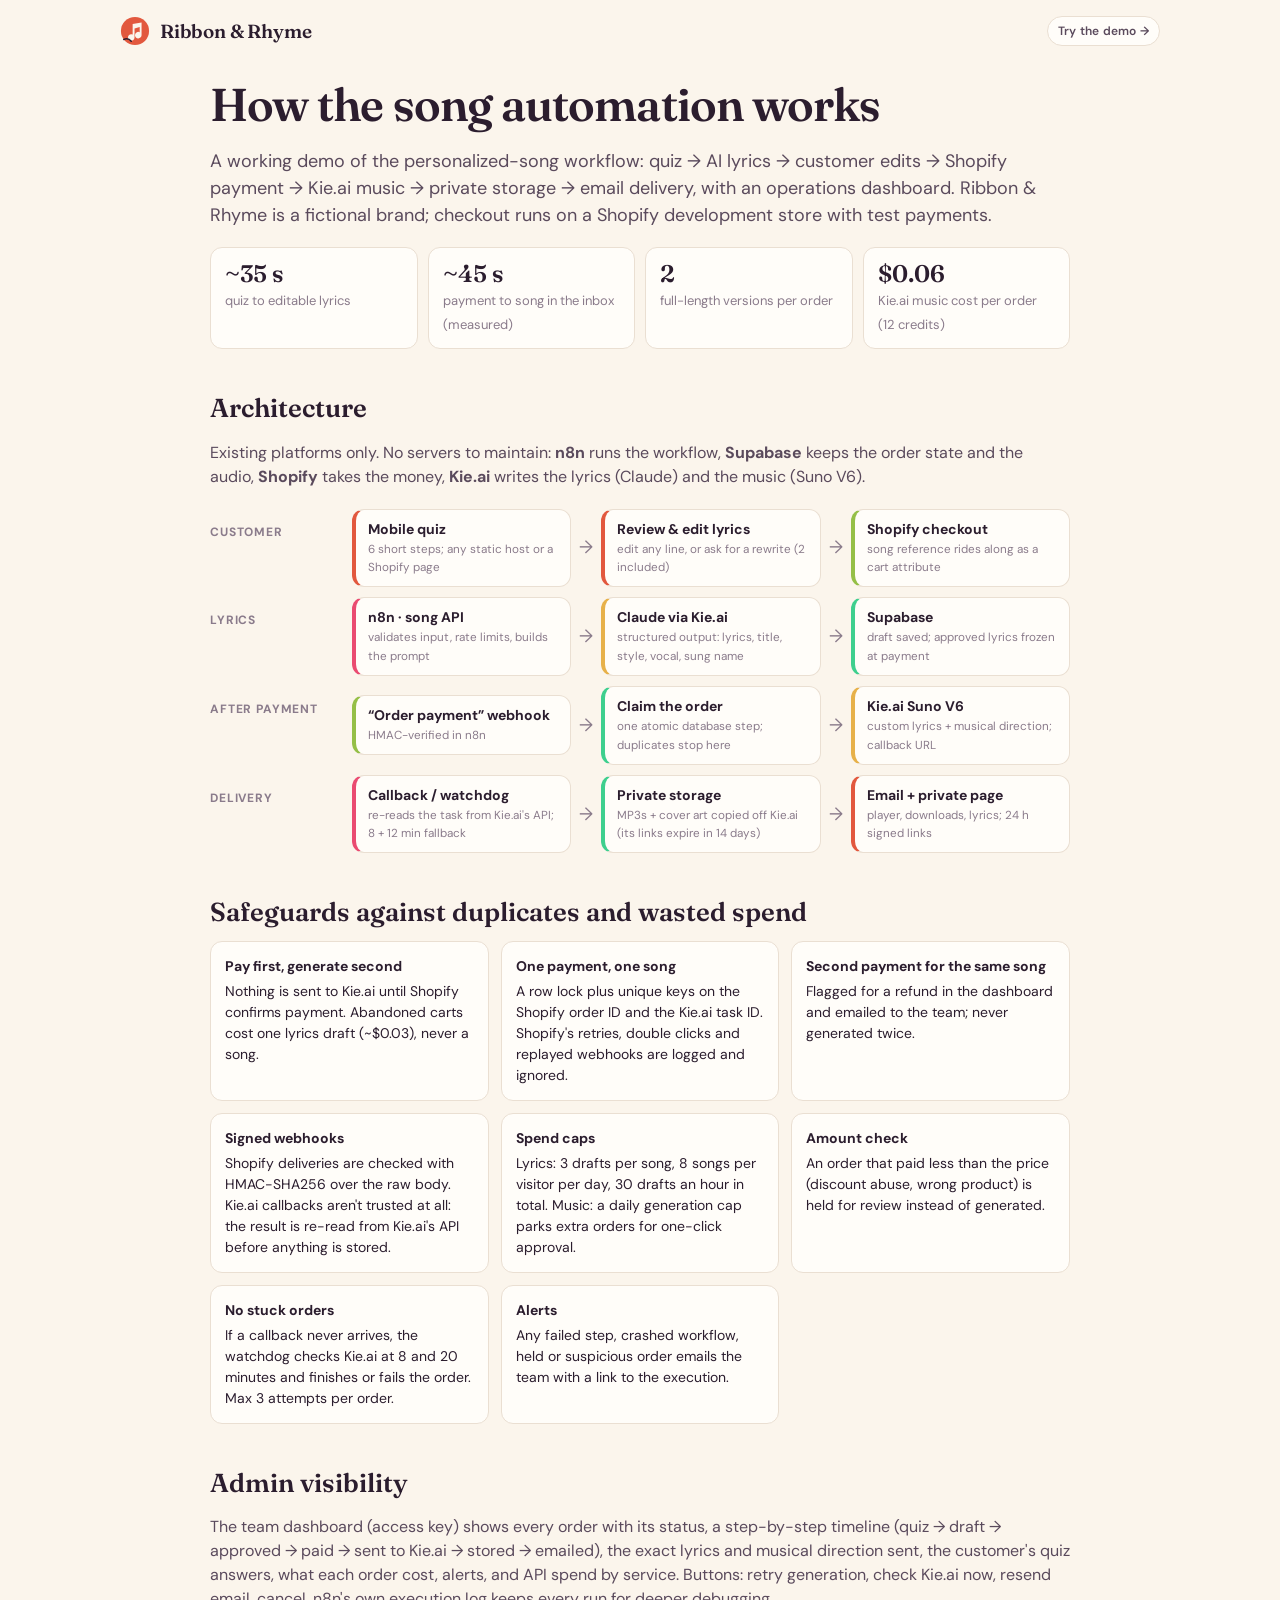
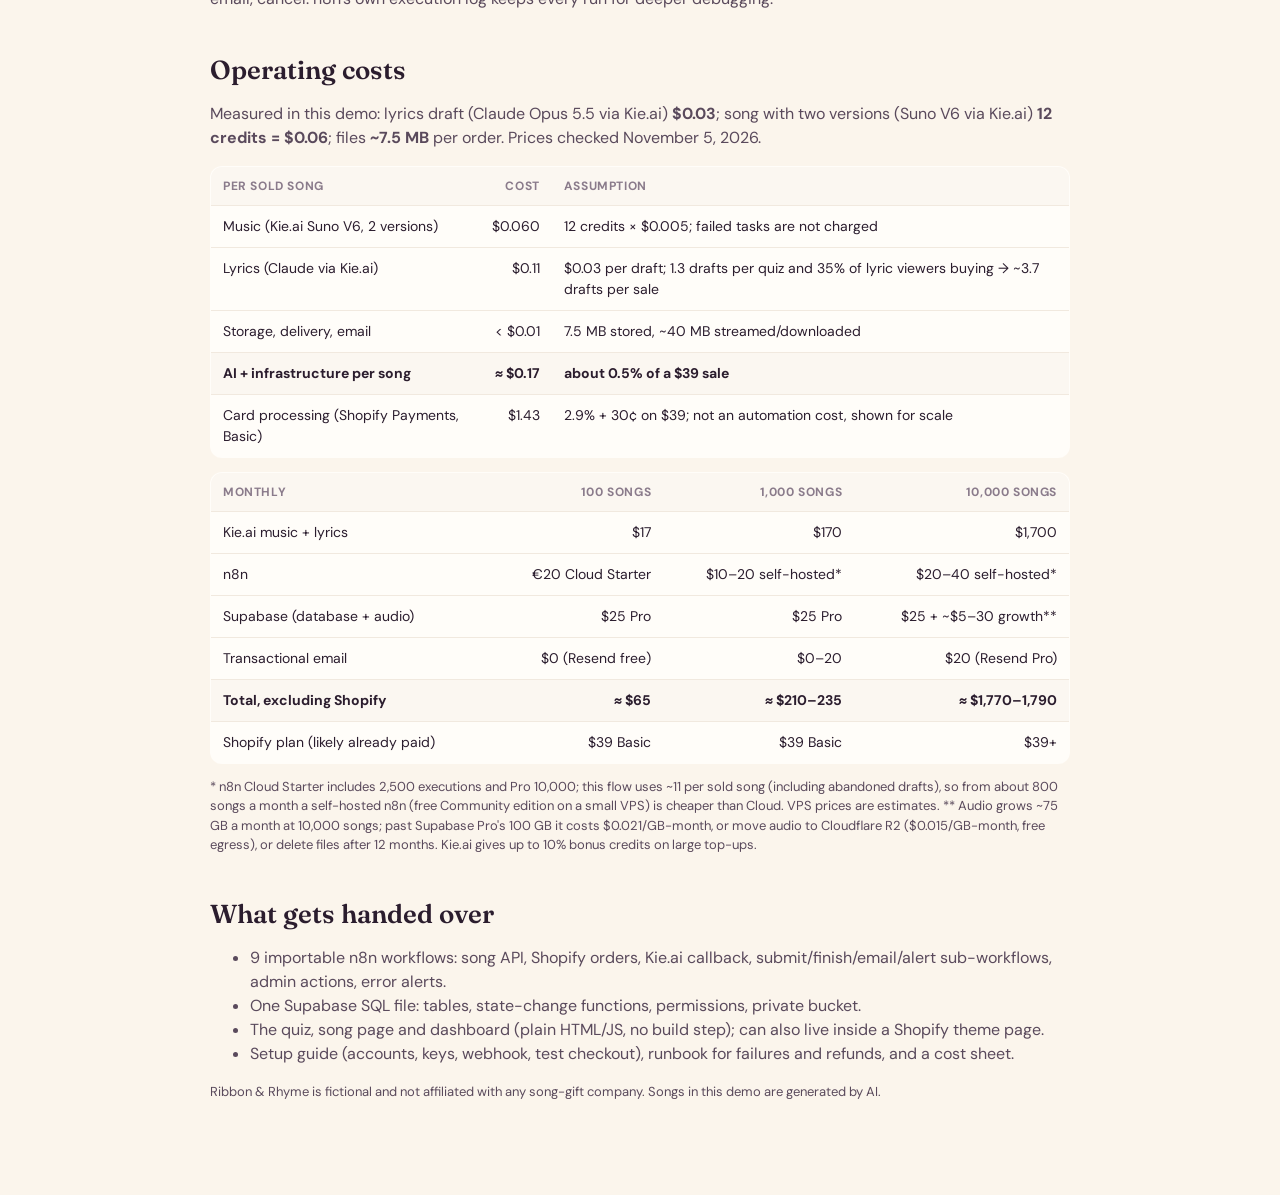
==== how-it-works.html @ e2adc09b "Ribbon & Rhyme: personalized song automation demo" ====
<!doctype html>
<html lang="en">
<head>
<meta charset="utf-8">
<meta name="viewport" content="width=device-width, initial-scale=1">
<meta name="robots" content="noindex">
<title>How it works · Personalized song automation demo</title>
<link rel="preconnect" href="https://fonts.googleapis.com"><link rel="preconnect" href="https://fonts.gstatic.com" crossorigin>
<link href="https://fonts.googleapis.com/css2?family=DM+Sans:opsz,wght@9..40,400;9..40,500;9..40,600;9..40,700&family=Fraunces:ital,opsz,wght@0,9..144,500;0,9..144,600;1,9..144,500&display=swap" rel="stylesheet">
<link rel="stylesheet" href="assets/site.css">
<link rel="icon" href="assets/mark.svg">
<style>
  .doc { max-width: 900px; margin: 0 auto; padding: 0 20px 80px; }
  .doc h1 { font: 600 clamp(32px, 6vw, 46px)/1.08 var(--serif); letter-spacing: -.02em; margin: 18px 0 10px; }
  .doc h2 { font: 600 26px/1.2 var(--serif); margin: 44px 0 12px; }
  .doc p, .doc li { color: var(--ink-2); }
  .lead { font-size: 18px; }
  .flow { display: grid; gap: 10px; margin: 20px 0; }
  .lane { display: grid; grid-template-columns: 130px 1fr; gap: 12px; align-items: stretch; }
  .lane .who { font-size: 12px; font-weight: 700; letter-spacing: .07em; text-transform: uppercase; color: var(--ink-3); padding-top: 14px; }
  .steps { display: flex; flex-wrap: wrap; gap: 8px; align-items: center; }
  .box { background: var(--paper); border: 1px solid var(--line); border-radius: 12px; padding: 10px 12px; font-size: 14px; line-height: 1.35; flex: 1 1 150px; }
  .box b { display: block; color: var(--ink); font-size: 14px; }
  .box small { color: var(--ink-3); }
  .box.n8n { border-left: 4px solid #ea4b71; } .box.sb { border-left: 4px solid #3ecf8e; } .box.shop { border-left: 4px solid #95bf47; }
  .box.kie { border-left: 4px solid var(--gold); } .box.cust { border-left: 4px solid var(--coral); }
  .arrow { color: var(--ink-3); font-size: 18px; }
  @media (max-width: 640px) { .lane { grid-template-columns: 1fr; } .lane .who { padding-top: 6px; } .arrow { display: none; } }
  table.t { border-collapse: collapse; width: 100%; font-size: 14px; background: var(--paper); border: 1px solid var(--line); border-radius: 12px; overflow: hidden; }
  table.t th, table.t td { padding: 10px 12px; border-bottom: 1px solid #f1e9df; text-align: left; vertical-align: top; }
  table.t th { font-size: 12px; text-transform: uppercase; letter-spacing: .05em; color: var(--ink-3); background: #fbf7f1; }
  table.t td.n, table.t th.n { text-align: right; font-variant-numeric: tabular-nums; white-space: nowrap; }
  table.t tr.total td { font-weight: 700; color: var(--ink); background: #fbf7f1; }
  .scroll { overflow-x: auto; }
  .grid { display: grid; grid-template-columns: repeat(auto-fit, minmax(240px, 1fr)); gap: 12px; }
  .g { background: var(--paper); border: 1px solid var(--line); border-radius: 12px; padding: 14px; font-size: 14px; }
  .g b { color: var(--ink); display: block; margin-bottom: 4px; }
  .note { font-size: 13px; color: var(--ink-3); }
  .stat { display: grid; grid-template-columns: repeat(auto-fit, minmax(150px, 1fr)); gap: 10px; margin: 16px 0; }
  .stat div { background: var(--paper); border: 1px solid var(--line); border-radius: 12px; padding: 12px 14px; }
  .stat b { display: block; font: 600 24px/1.2 var(--serif); color: var(--ink); }
  .stat span { font-size: 13px; color: var(--ink-3); }
  code { font: 13px ui-monospace, Menlo, monospace; background: #f3ece3; padding: 1px 5px; border-radius: 5px; }
</style>
</head>
<body>
<header class="top">
  <a class="brand" href="./"><img src="assets/mark.svg" alt="" width="30" height="30">Ribbon &amp; Rhyme</a>
  <a class="demo-pill" href="./" style="text-decoration:none">Try the demo →</a>
</header>
<main class="doc">
  <h1>How the song automation works</h1>
  <p class="lead">A working demo of the personalized-song workflow: quiz → AI lyrics → customer edits → Shopify payment → Kie.ai music → private storage → email delivery, with an operations dashboard. Ribbon &amp; Rhyme is a fictional brand; checkout runs on a Shopify development store with test payments.</p>

  <div class="stat">
    <div><b>~35 s</b><span>quiz to editable lyrics</span></div>
    <div><b>~45 s</b><span>payment to song in the inbox (measured)</span></div>
    <div><b>2</b><span>full-length versions per order</span></div>
    <div><b>$0.06</b><span>Kie.ai music cost per order (12 credits)</span></div>
  </div>

  <h2>Architecture</h2>
  <p>Existing platforms only. No servers to maintain: <b>n8n</b> runs the workflow, <b>Supabase</b> keeps the order state and the audio, <b>Shopify</b> takes the money, <b>Kie.ai</b> writes the lyrics (Claude) and the music (Suno V6).</p>
  <div class="flow">
    <div class="lane"><div class="who">Customer</div><div class="steps">
      <div class="box cust"><b>Mobile quiz</b><small>6 short steps; any static host or a Shopify page</small></div><span class="arrow">→</span>
      <div class="box cust"><b>Review &amp; edit lyrics</b><small>edit any line, or ask for a rewrite (2 included)</small></div><span class="arrow">→</span>
      <div class="box shop"><b>Shopify checkout</b><small>song reference rides along as a cart attribute</small></div></div></div>
    <div class="lane"><div class="who">Lyrics</div><div class="steps">
      <div class="box n8n"><b>n8n · song API</b><small>validates input, rate limits, builds the prompt</small></div><span class="arrow">→</span>
      <div class="box kie"><b>Claude via Kie.ai</b><small>structured output: lyrics, title, style, vocal, sung name</small></div><span class="arrow">→</span>
      <div class="box sb"><b>Supabase</b><small>draft saved; approved lyrics frozen at payment</small></div></div></div>
    <div class="lane"><div class="who">After payment</div><div class="steps">
      <div class="box shop"><b>“Order payment” webhook</b><small>HMAC-verified in n8n</small></div><span class="arrow">→</span>
      <div class="box sb"><b>Claim the order</b><small>one atomic database step; duplicates stop here</small></div><span class="arrow">→</span>
      <div class="box kie"><b>Kie.ai Suno V6</b><small>custom lyrics + musical direction; callback URL</small></div></div></div>
    <div class="lane"><div class="who">Delivery</div><div class="steps">
      <div class="box n8n"><b>Callback / watchdog</b><small>re-reads the task from Kie.ai's API; 8 + 12 min fallback</small></div><span class="arrow">→</span>
      <div class="box sb"><b>Private storage</b><small>MP3s + cover art copied off Kie.ai (its links expire in 14 days)</small></div><span class="arrow">→</span>
      <div class="box cust"><b>Email + private page</b><small>player, downloads, lyrics; 24 h signed links</small></div></div></div>
  </div>

  <h2>Safeguards against duplicates and wasted spend</h2>
  <div class="grid">
    <div class="g"><b>Pay first, generate second</b>Nothing is sent to Kie.ai until Shopify confirms payment. Abandoned carts cost one lyrics draft (~$0.03), never a song.</div>
    <div class="g"><b>One payment, one song</b>A row lock plus unique keys on the Shopify order ID and the Kie.ai task ID. Shopify's retries, double clicks and replayed webhooks are logged and ignored.</div>
    <div class="g"><b>Second payment for the same song</b>Flagged for a refund in the dashboard and emailed to the team; never generated twice.</div>
    <div class="g"><b>Signed webhooks</b>Shopify deliveries are checked with HMAC-SHA256 over the raw body. Kie.ai callbacks aren't trusted at all: the result is re-read from Kie.ai's API before anything is stored.</div>
    <div class="g"><b>Spend caps</b>Lyrics: 3 drafts per song, 8 songs per visitor per day, 30 drafts an hour in total. Music: a daily generation cap parks extra orders for one-click approval.</div>
    <div class="g"><b>Amount check</b>An order that paid less than the price (discount abuse, wrong product) is held for review instead of generated.</div>
    <div class="g"><b>No stuck orders</b>If a callback never arrives, the watchdog checks Kie.ai at 8 and 20 minutes and finishes or fails the order. Max 3 attempts per order.</div>
    <div class="g"><b>Alerts</b>Any failed step, crashed workflow, held or suspicious order emails the team with a link to the execution.</div>
  </div>

  <h2>Admin visibility</h2>
  <p>The team dashboard (access key) shows every order with its status, a step-by-step timeline (quiz → draft → approved → paid → sent to Kie.ai → stored → emailed), the exact lyrics and musical direction sent, the customer's quiz answers, what each order cost, alerts, and API spend by service. Buttons: retry generation, check Kie.ai now, resend email, cancel. n8n's own execution log keeps every run for deeper debugging.</p>

  <h2>Operating costs</h2>
  <p>Measured in this demo: lyrics draft (Claude Opus 5.5 via Kie.ai) <b>$0.03</b>; song with two versions (Suno V6 via Kie.ai) <b>12 credits = $0.06</b>; files <b>~7.5 MB</b> per order. Prices checked November 5, 2026.</p>
  <div class="scroll"><table class="t">
    <thead><tr><th>Per sold song</th><th class="n">Cost</th><th>Assumption</th></tr></thead>
    <tbody>
      <tr><td>Music (Kie.ai Suno V6, 2 versions)</td><td class="n">$0.060</td><td>12 credits × $0.005; failed tasks are not charged</td></tr>
      <tr><td>Lyrics (Claude via Kie.ai)</td><td class="n">$0.11</td><td>$0.03 per draft; 1.3 drafts per quiz and 35% of lyric viewers buying → ~3.7 drafts per sale</td></tr>
      <tr><td>Storage, delivery, email</td><td class="n">&lt; $0.01</td><td>7.5 MB stored, ~40 MB streamed/downloaded</td></tr>
      <tr class="total"><td>AI + infrastructure per song</td><td class="n">≈ $0.17</td><td>about 0.5% of a $39 sale</td></tr>
      <tr><td>Card processing (Shopify Payments, Basic)</td><td class="n">$1.43</td><td>2.9% + 30¢ on $39; not an automation cost, shown for scale</td></tr>
    </tbody></table></div>
  <div class="scroll" style="margin-top:14px"><table class="t">
    <thead><tr><th>Monthly</th><th class="n">100 songs</th><th class="n">1,000 songs</th><th class="n">10,000 songs</th></tr></thead>
    <tbody>
      <tr><td>Kie.ai music + lyrics</td><td class="n">$17</td><td class="n">$170</td><td class="n">$1,700</td></tr>
      <tr><td>n8n</td><td class="n">€20 Cloud Starter</td><td class="n">$10–20 self-hosted*</td><td class="n">$20–40 self-hosted*</td></tr>
      <tr><td>Supabase (database + audio)</td><td class="n">$25 Pro</td><td class="n">$25 Pro</td><td class="n">$25 + ~$5–30 growth**</td></tr>
      <tr><td>Transactional email</td><td class="n">$0 (Resend free)</td><td class="n">$0–20</td><td class="n">$20 (Resend Pro)</td></tr>
      <tr class="total"><td>Total, excluding Shopify</td><td class="n">≈ $65</td><td class="n">≈ $210–235</td><td class="n">≈ $1,770–1,790</td></tr>
      <tr><td>Shopify plan (likely already paid)</td><td class="n">$39 Basic</td><td class="n">$39 Basic</td><td class="n">$39+</td></tr>
    </tbody></table></div>
  <p class="note">* n8n Cloud Starter includes 2,500 executions and Pro 10,000; this flow uses ~11 per sold song (including abandoned drafts), so from about 800 songs a month a self-hosted n8n (free Community edition on a small VPS) is cheaper than Cloud. VPS prices are estimates. ** Audio grows ~75 GB a month at 10,000 songs; past Supabase Pro's 100 GB it costs $0.021/GB-month, or move audio to Cloudflare R2 ($0.015/GB-month, free egress), or delete files after 12 months. Kie.ai gives up to 10% bonus credits on large top-ups.</p>

  <h2>What gets handed over</h2>
  <ul>
    <li>9 importable n8n workflows: song API, Shopify orders, Kie.ai callback, submit/finish/email/alert sub-workflows, admin actions, error alerts.</li>
    <li>One Supabase SQL file: tables, state-change functions, permissions, private bucket.</li>
    <li>The quiz, song page and dashboard (plain HTML/JS, no build step); can also live inside a Shopify theme page.</li>
    <li>Setup guide (accounts, keys, webhook, test checkout), runbook for failures and refunds, and a cost sheet.</li>
  </ul>
  <p class="note">Ribbon &amp; Rhyme is fictional and not affiliated with any song-gift company. Songs in this demo are generated by AI.</p>
</main>
</body>
</html>
---- assets/site.css ----
:root {
  --cream: #fbf5ec;
  --paper: #fffdf9;
  --ink: #2b1d2e;
  --ink-2: #5a4a5c;
  --ink-3: #8a7b8b;
  --line: #eadfd2;
  --coral: #e2583e;
  --coral-2: #c9452d;
  --blush: #f8e3da;
  --gold: #e7b14a;
  --sage: #5f8a6e;
  --sage-bg: #e6f0e8;
  --red: #b3372a;
  --red-bg: #fbe5e1;
  --radius: 18px;
  --shadow: 0 1px 2px rgba(43, 29, 46, .06), 0 8px 24px rgba(43, 29, 46, .07);
  --serif: "Fraunces", Georgia, serif;
  --sans: "DM Sans", system-ui, -apple-system, "Segoe UI", sans-serif;
}
* { box-sizing: border-box; }
html { -webkit-text-size-adjust: 100%; }
body { margin: 0; background: var(--cream); color: var(--ink); font: 16px/1.5 var(--sans); }
a { color: inherit; }
button, input, textarea { font: inherit; color: inherit; }
.wrap { max-width: 640px; margin: 0 auto; padding: 0 20px; }
.wide { max-width: 1080px; margin: 0 auto; padding: 0 20px; }

/* top bar */
.top { display: flex; align-items: center; justify-content: space-between; padding: 16px 20px; max-width: 1080px; margin: 0 auto; }
.brand { display: flex; align-items: center; gap: 10px; font: 600 19px/1 var(--serif); letter-spacing: -.01em; text-decoration: none; }
.brand svg { width: 30px; height: 30px; }
.demo-pill { font-size: 12px; font-weight: 600; letter-spacing: .02em; color: var(--ink-2); background: var(--paper); border: 1px solid var(--line); border-radius: 99px; padding: 5px 10px; }

/* hero */
.hero { text-align: center; padding-top: 28px; padding-bottom: 8px; }
.hero h1 { font: 600 clamp(38px, 9vw, 64px)/1.02 var(--serif); letter-spacing: -.025em; margin: 0 0 14px; }
.hero h1 em { color: var(--coral); font-style: italic; font-weight: 500; }
.hero p { color: var(--ink-2); font-size: 18px; margin: 0 auto 26px; max-width: 30em; }
.hero .meta { display: flex; gap: 18px; justify-content: center; flex-wrap: wrap; color: var(--ink-3); font-size: 14px; margin-top: 18px; }
.hero .meta span::before { content: "♪"; color: var(--coral); margin-right: 6px; }

.btn { appearance: none; border: 0; cursor: pointer; border-radius: 99px; padding: 15px 26px; font-weight: 600; font-size: 16px;
  background: var(--ink); color: var(--cream); transition: transform .12s ease, background .2s ease, opacity .2s; display: inline-flex; align-items: center; justify-content: center; gap: 8px; text-decoration: none; }
.btn:hover { background: #3d2a41; }
.btn:active { transform: scale(.98); }
.btn[disabled] { opacity: .45; cursor: not-allowed; }
.btn.coral { background: var(--coral); color: #fff; }
.btn.coral:hover { background: var(--coral-2); }
.btn.ghost { background: transparent; color: var(--ink); border: 1.5px solid var(--line); }
.btn.ghost:hover { background: var(--paper); }
.btn.small { padding: 9px 16px; font-size: 14px; }
.btn.block { width: 100%; }
.linkbtn { background: none; border: 0; padding: 0; color: var(--ink-2); text-decoration: underline; text-underline-offset: 3px; cursor: pointer; font-size: 15px; }

/* quiz */
.quiz { padding-top: 8px; padding-bottom: 130px; }
.progress { display: flex; align-items: center; gap: 12px; margin: 6px 0 22px; }
.progress .bar { flex: 1; height: 6px; background: var(--line); border-radius: 9px; overflow: hidden; }
.progress .bar i { display: block; height: 100%; width: 0; background: var(--coral); border-radius: 9px; transition: width .35s ease; }
.progress .lbl { font-size: 13px; color: var(--ink-3); font-weight: 600; white-space: nowrap; }
.step { display: none; animation: rise .35s ease both; }
.step.on { display: block; }
@keyframes rise { from { opacity: 0; transform: translateY(8px); } to { opacity: 1; transform: none; } }
.step h2 { font: 600 clamp(28px, 7vw, 38px)/1.1 var(--serif); letter-spacing: -.02em; margin: 0 0 8px; }
.step .sub { color: var(--ink-2); margin: 0 0 22px; }
.field { margin: 0 0 20px; }
.field > label, .field > .q { display: block; font-weight: 600; margin: 0 0 8px; }
.field .hint { font-weight: 400; color: var(--ink-3); font-size: 14px; }
.input, .textarea { width: 100%; background: var(--paper); border: 1.5px solid var(--line); border-radius: 14px; padding: 14px 16px; font-size: 16px; outline: none; transition: border-color .15s, box-shadow .15s; }
.input:focus, .textarea:focus { border-color: var(--ink-2); box-shadow: 0 0 0 4px rgba(226, 88, 62, .12); }
.textarea { min-height: 96px; resize: vertical; line-height: 1.45; }
.count { text-align: right; font-size: 12px; color: var(--ink-3); margin-top: 4px; }
.chips { display: flex; flex-wrap: wrap; gap: 8px; }
.chip { appearance: none; border: 1.5px solid var(--line); background: var(--paper); border-radius: 99px; padding: 10px 16px; cursor: pointer; font-size: 15px; font-weight: 500; transition: all .15s; }
.chip:hover { border-color: var(--ink-3); }
.chip.on { background: var(--ink); border-color: var(--ink); color: var(--cream); }
.tiles { display: grid; grid-template-columns: repeat(2, 1fr); gap: 10px; }
@media (min-width: 560px) { .tiles { grid-template-columns: repeat(3, 1fr); } }
.tile { appearance: none; text-align: left; border: 1.5px solid var(--line); background: var(--paper); border-radius: 16px; padding: 14px; cursor: pointer; transition: all .15s; display: flex; flex-direction: column; gap: 8px; min-height: 92px; }
.tile:hover { border-color: var(--ink-3); }
.tile.on { border-color: var(--coral); box-shadow: 0 0 0 3px rgba(226, 88, 62, .18); }
.tile svg { width: 26px; height: 26px; color: var(--coral); }
.tile b { font-weight: 600; font-size: 15px; }
.check { display: flex; gap: 10px; align-items: flex-start; font-size: 14px; color: var(--ink-2); }
.check input { margin-top: 3px; width: 18px; height: 18px; accent-color: var(--coral); }
.err { color: var(--red); font-size: 14px; min-height: 20px; margin: 4px 0 0; }

.actions { position: fixed; left: 0; right: 0; bottom: 0; background: linear-gradient(to top, var(--cream) 70%, rgba(251, 245, 236, 0)); padding: 18px 20px calc(18px + env(safe-area-inset-bottom)); z-index: 5; }
.actions .wrap { display: flex; gap: 10px; padding: 0; }
.actions .btn { flex: 1; }
.actions .btn.ghost { flex: 0 0 auto; }

/* loading */
.writing { text-align: center; padding: 60px 0; }
.wave { display: flex; gap: 6px; justify-content: center; align-items: center; height: 70px; margin-bottom: 26px; }
.wave i { width: 7px; border-radius: 9px; background: var(--coral); animation: wave 1.1s ease-in-out infinite; }
.wave i:nth-child(2n) { background: var(--gold); }
@keyframes wave { 0%, 100% { height: 14px; } 50% { height: 64px; } }
.writing h2 { font: 600 30px/1.15 var(--serif); margin: 0 0 10px; }
.writing p { color: var(--ink-2); min-height: 24px; transition: opacity .3s; }

/* lyrics review */
.card { background: var(--paper); border: 1px solid var(--line); border-radius: var(--radius); box-shadow: var(--shadow); padding: 20px; }
@media (max-width: 420px) { .card { padding: 16px; } }
.title-input { font: 600 26px/1.15 var(--serif); border: 0; border-bottom: 1.5px dashed var(--line); background: transparent; width: 100%; padding: 4px 0 8px; outline: none; letter-spacing: -.01em; }
.title-input:focus { border-bottom-color: var(--coral); }
.sound { display: flex; gap: 10px; align-items: flex-start; background: var(--blush); border-radius: 14px; padding: 12px 14px; font-size: 14px; color: var(--ink-2); margin: 14px 0 6px; }
.sound b { color: var(--ink); }
.section { margin: 18px 0 0; }
.section .tag { display: inline-block; font-size: 12px; font-weight: 700; letter-spacing: .08em; text-transform: uppercase; color: var(--coral); margin-bottom: 6px; }
.section textarea { width: calc(100% + 16px); border: 1.5px solid transparent; background: transparent; border-radius: 10px; padding: 6px 8px; margin: 0 -8px; font: 16px/1.55 var(--serif); resize: none; overflow: hidden; outline: none; transition: background .15s, border-color .15s; }
.section textarea:hover { background: #fbf6ef; }
.section textarea:focus { background: #fff; border-color: var(--line); }
.edited-note { font-size: 13px; color: var(--sage); font-weight: 600; min-height: 18px; }
.rewrite { margin-top: 16px; border-top: 1px solid var(--line); padding-top: 16px; }
.rewrite summary { cursor: pointer; font-weight: 600; list-style: none; display: flex; justify-content: space-between; align-items: center; }
.rewrite summary::-webkit-details-marker { display: none; }
.rewrite summary span { font-weight: 500; color: var(--ink-3); font-size: 14px; }
.price { margin-top: 18px; display: grid; gap: 14px; }
.price .amt { font: 600 34px/1 var(--serif); }
.price ul { list-style: none; margin: 0; padding: 0; display: grid; gap: 6px; color: var(--ink-2); font-size: 15px; }
.price li::before { content: "✓"; color: var(--sage); font-weight: 700; margin-right: 8px; }
.lock-note { font-size: 13px; color: var(--ink-3); text-align: center; margin: 10px 0 0; }

.banner { background: var(--paper); border: 1px solid var(--line); border-radius: 14px; padding: 12px 14px; display: flex; gap: 12px; align-items: center; justify-content: space-between; margin: 10px 0 0; font-size: 15px; }

/* song page */
.status-steps { list-style: none; margin: 24px 0; padding: 0; display: grid; gap: 4px; }
.status-steps li { display: flex; gap: 14px; align-items: center; padding: 10px 0; color: var(--ink-3); }
.status-steps li .dot { width: 28px; height: 28px; border-radius: 50%; border: 2px solid var(--line); display: grid; place-items: center; flex: 0 0 auto; font-size: 13px; background: var(--paper); }
.status-steps li.done { color: var(--ink); }
.status-steps li.done .dot { background: var(--sage); border-color: var(--sage); color: #fff; }
.status-steps li.now { color: var(--ink); font-weight: 600; }
.status-steps li.now .dot { border-color: var(--coral); }
.status-steps li.now .dot::after { content: ""; width: 10px; height: 10px; border-radius: 50%; background: var(--coral); animation: pulse 1.2s ease-in-out infinite; }
@keyframes pulse { 50% { transform: scale(.5); opacity: .4; } }
.player { display: grid; grid-template-columns: 96px 1fr; gap: 16px; align-items: center; }
.player img { width: 96px; height: 96px; border-radius: 14px; object-fit: cover; background: var(--blush); }
.player audio { width: 100%; margin: 8px 0 6px; }
.player .v { font-size: 12px; font-weight: 700; letter-spacing: .08em; text-transform: uppercase; color: var(--coral); }
.player h3 { margin: 2px 0 0; font: 600 20px/1.2 var(--serif); }
.player .dl { font-size: 14px; }
.lyrics-view { white-space: pre-wrap; font: 17px/1.65 var(--serif); color: var(--ink-2); }
.lyrics-view .tag { font: 700 12px/1 var(--sans); letter-spacing: .08em; text-transform: uppercase; color: var(--coral); display: block; margin: 18px 0 4px; }

.foot { color: var(--ink-3); font-size: 13px; text-align: center; padding: 40px 20px 60px; }
.hidden { display: none !important; }

/* landing extras */
.sample { text-align: left; margin: 30px 0 0; }
.sample .muted-s { font-size: 13px; color: var(--ink-3); }
.sample audio { width: 100%; margin-top: 8px; }
.sample-story { margin-top: 12px; font-size: 14px; color: var(--ink-2); }
.sample-story summary { cursor: pointer; font-weight: 600; color: var(--ink); }
.sample-story p { margin: 8px 0 0; font-style: italic; }
.how { list-style: none; counter-reset: how; padding: 0; margin: 28px 0 10px; display: grid; gap: 14px; text-align: left; }
@media (min-width: 640px) { .how { grid-template-columns: repeat(3, 1fr); } }
.how li { counter-increment: how; display: grid; gap: 4px; padding-left: 44px; position: relative; font-size: 15px; color: var(--ink-2); }
.how li::before { content: counter(how); position: absolute; left: 0; top: 0; width: 32px; height: 32px; border-radius: 50%; background: var(--blush); color: var(--coral); font: 600 16px/32px var(--serif); text-align: center; }
.how b { color: var(--ink); font-size: 16px; }
.hero .meta { gap: 8px 18px; }
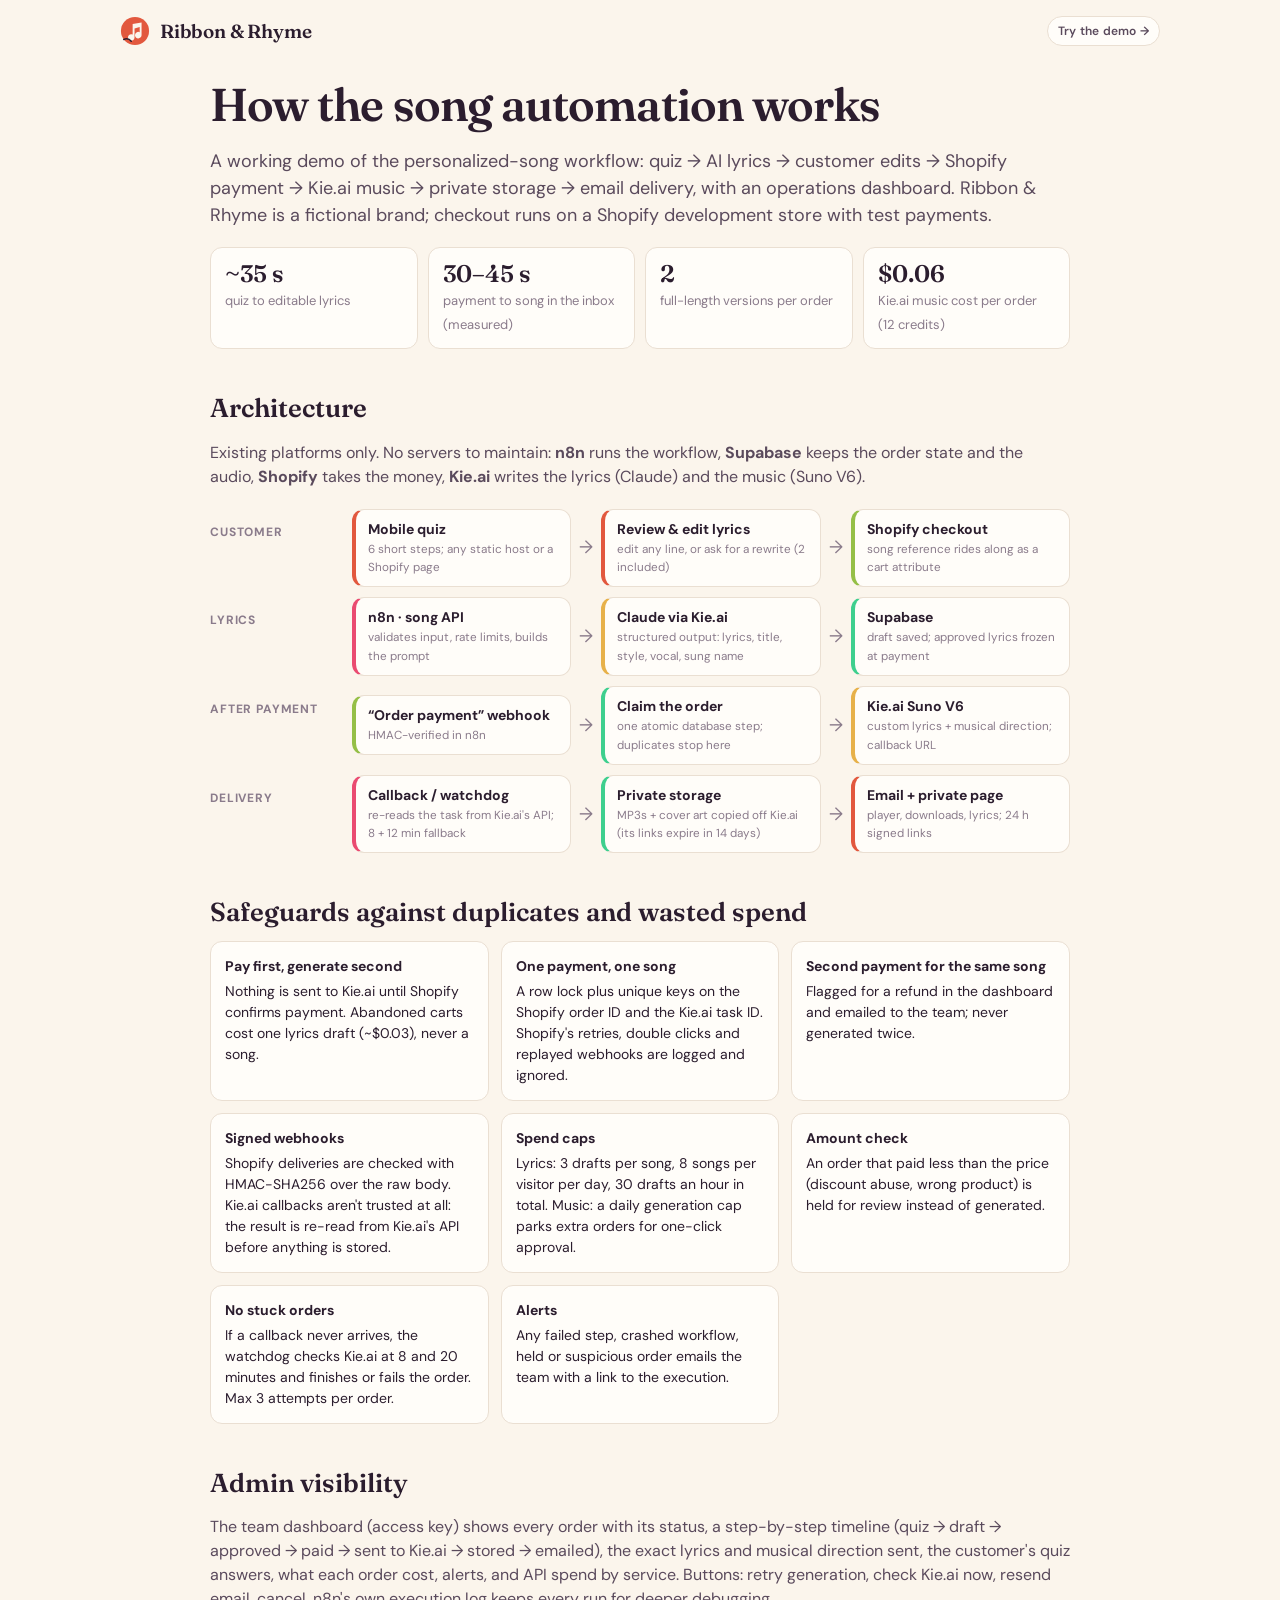
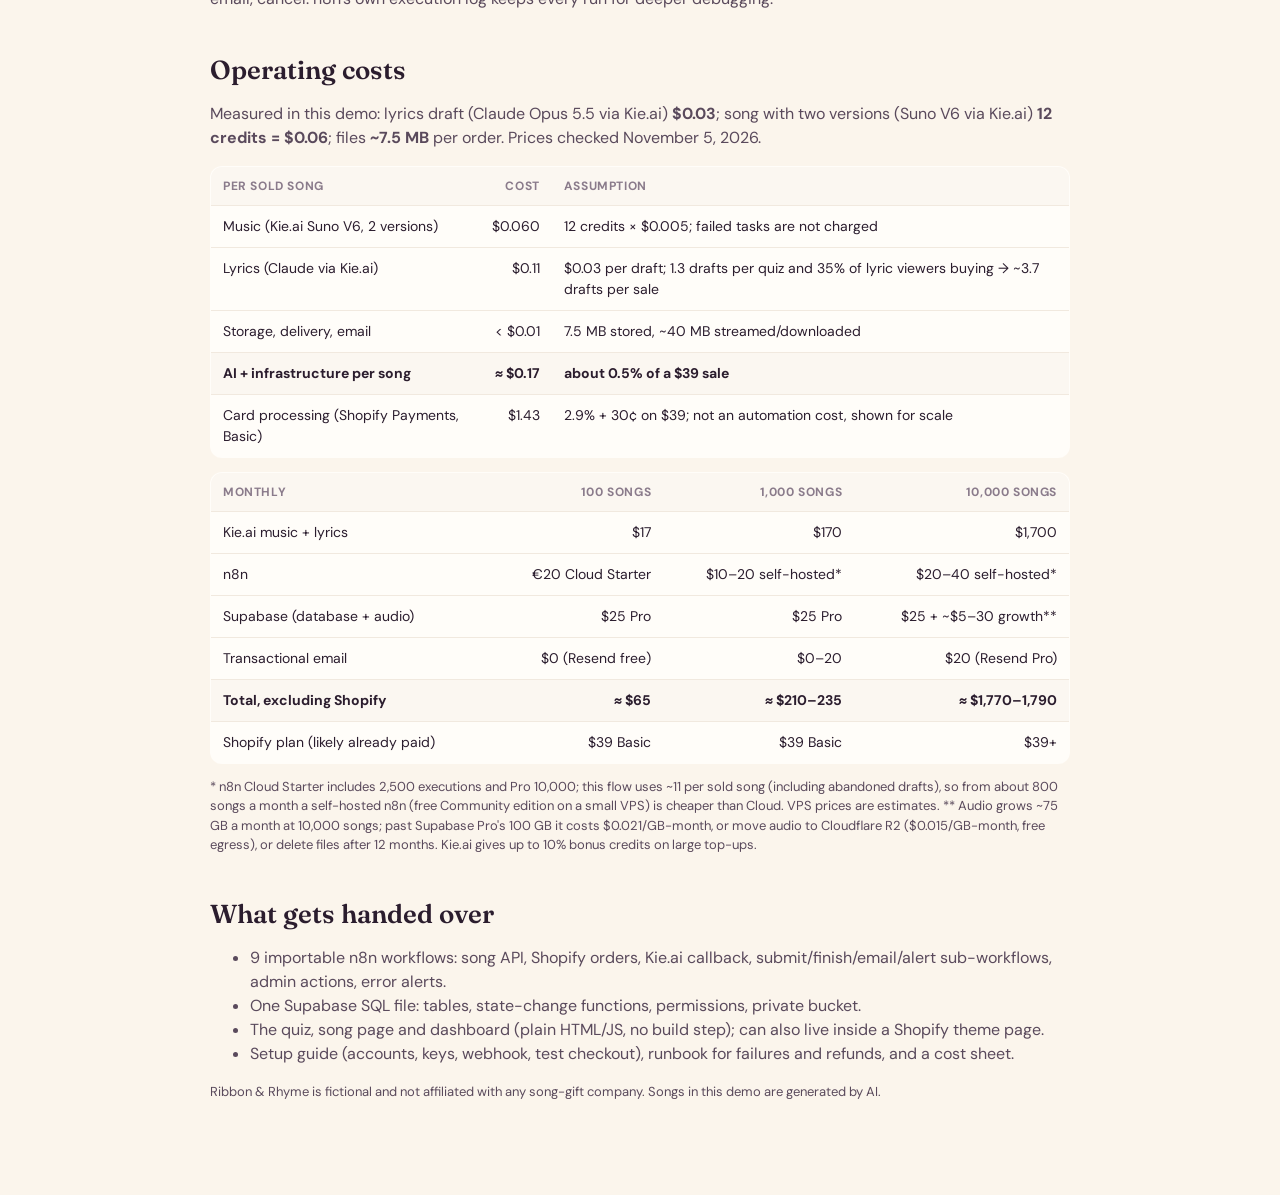
==== commit 7ae7c254: "Measured Shopify payment-to-inbox time" ====
--- a/how-it-works.html
+++ b/how-it-works.html
@@ -54,7 +54,7 @@
 
   <div class="stat">
     <div><b>~35 s</b><span>quiz to editable lyrics</span></div>
-    <div><b>~45 s</b><span>payment to song in the inbox (measured)</span></div>
+    <div><b>30–45 s</b><span>payment to song in the inbox (measured)</span></div>
     <div><b>2</b><span>full-length versions per order</span></div>
     <div><b>$0.06</b><span>Kie.ai music cost per order (12 credits)</span></div>
   </div>
